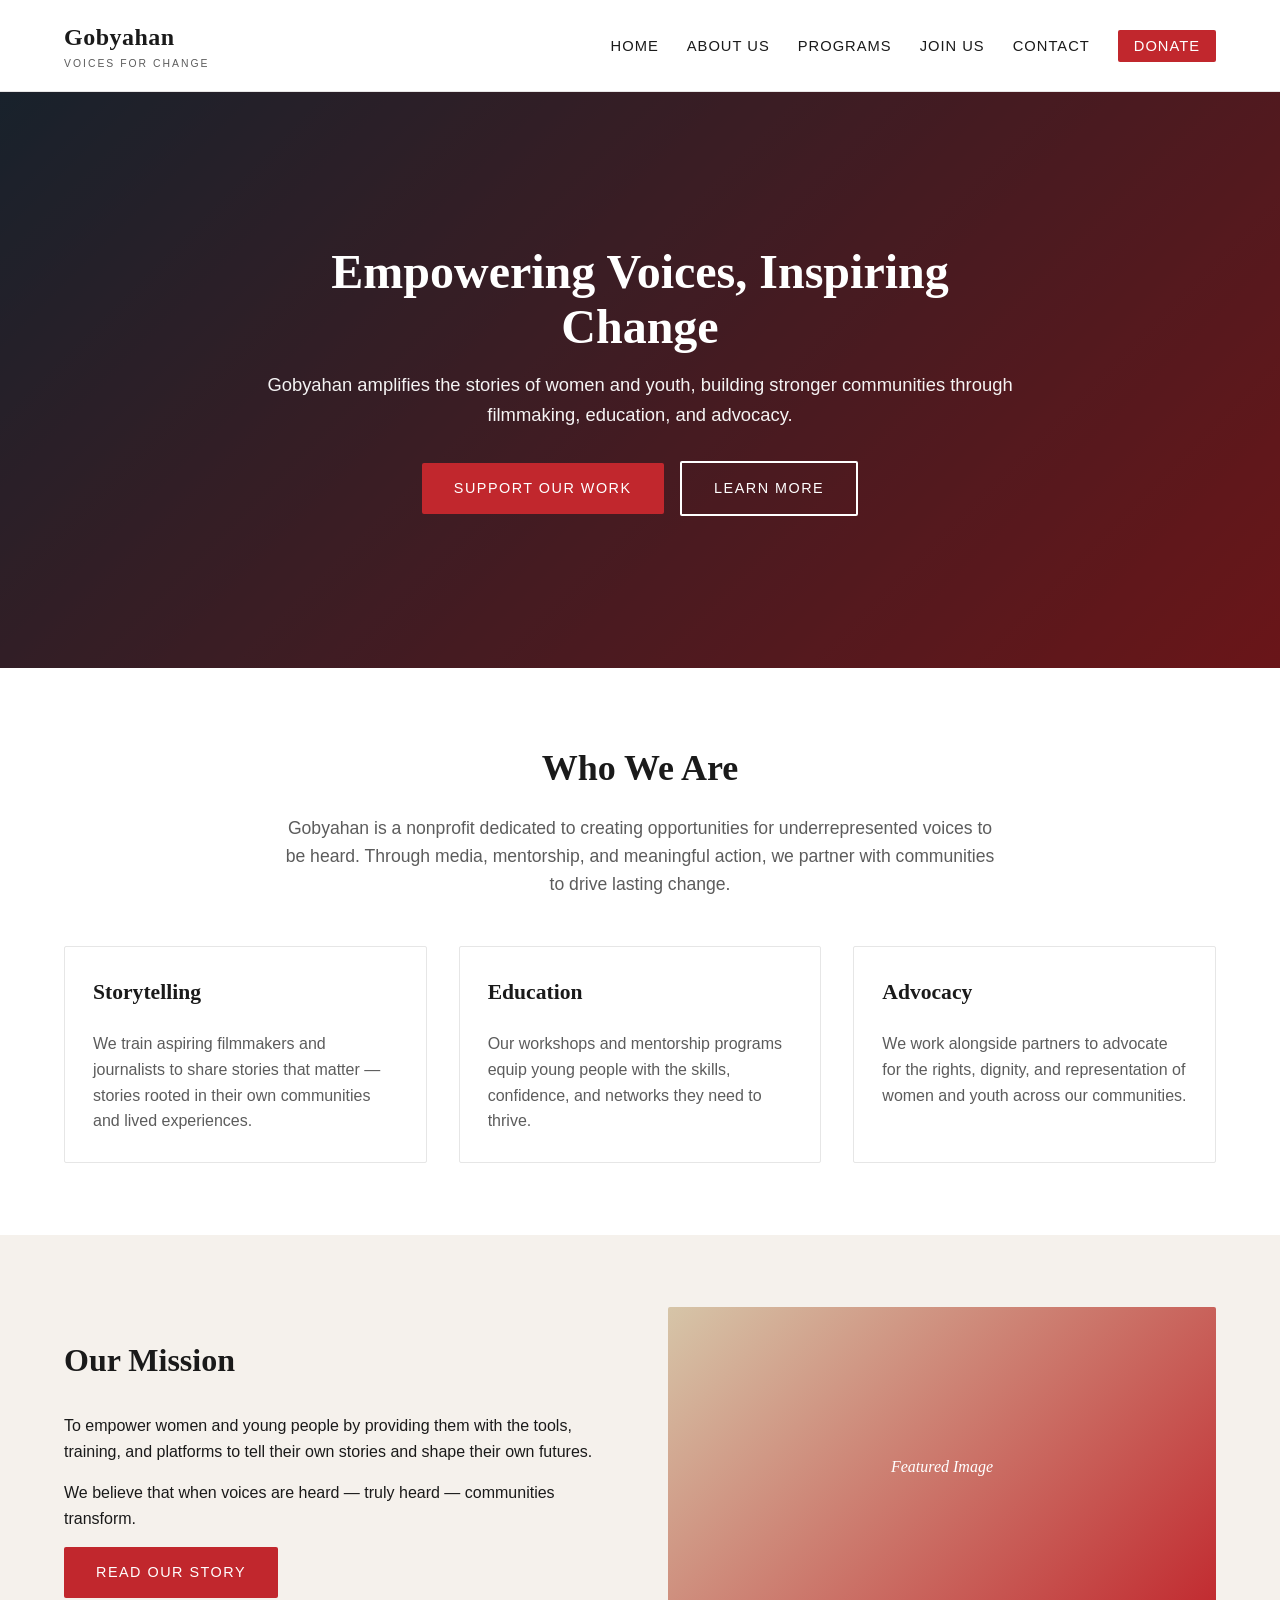
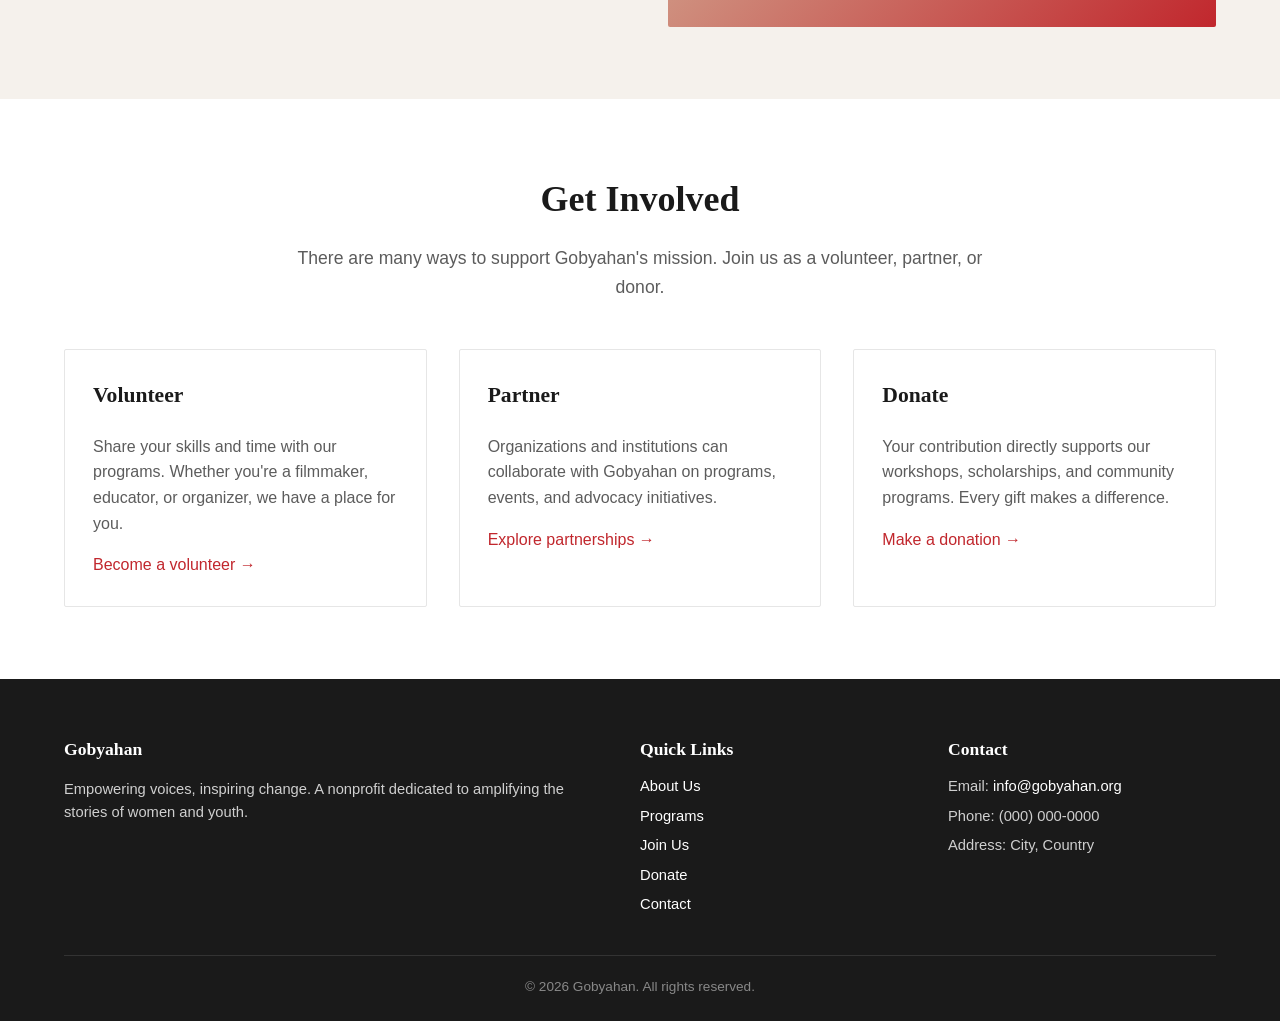
==== index.html @ 64d3711a "Initial commit of gobyahan website" ====
<!DOCTYPE html>
<html lang="en">
<head>
  <meta charset="UTF-8" />
  <meta name="viewport" content="width=device-width, initial-scale=1.0" />
  <title>Gobyahan — Empowering Voices, Inspiring Change</title>
  <meta name="description" content="Gobyahan is a nonprofit organization dedicated to empowering communities through storytelling, education, and advocacy." />
  <link rel="stylesheet" href="css/styles.css" />
</head>
<body>
  <header class="site-header">
    <div class="container">
      <a href="index.html" class="brand">
        Gobyahan
        <small>Voices for Change</small>
      </a>
      <button class="nav-toggle" aria-label="Open menu">&#9776;</button>
      <nav class="site-nav">
        <ul>
          <li><a href="index.html">Home</a></li>
          <li><a href="about.html">About Us</a></li>
          <li><a href="programs.html">Programs</a></li>
          <li><a href="join.html">Join Us</a></li>
          <li><a href="contact.html">Contact</a></li>
          <li><a href="donate.html" class="donate">Donate</a></li>
        </ul>
      </nav>
    </div>
  </header>

  <section class="hero">
    <div class="hero-inner">
      <h1>Empowering Voices, Inspiring Change</h1>
      <p>Gobyahan amplifies the stories of women and youth, building stronger communities through filmmaking, education, and advocacy.</p>
      <a href="donate.html" class="btn">Support Our Work</a>
      <a href="about.html" class="btn btn-outline" style="margin-left: 12px;">Learn More</a>
    </div>
  </section>

  <section>
    <div class="container">
      <h2 class="section-title">Who We Are</h2>
      <p class="section-lead">Gobyahan is a nonprofit dedicated to creating opportunities for underrepresented voices to be heard. Through media, mentorship, and meaningful action, we partner with communities to drive lasting change.</p>
      <div class="grid grid-3">
        <div class="card">
          <h3>Storytelling</h3>
          <p>We train aspiring filmmakers and journalists to share stories that matter — stories rooted in their own communities and lived experiences.</p>
        </div>
        <div class="card">
          <h3>Education</h3>
          <p>Our workshops and mentorship programs equip young people with the skills, confidence, and networks they need to thrive.</p>
        </div>
        <div class="card">
          <h3>Advocacy</h3>
          <p>We work alongside partners to advocate for the rights, dignity, and representation of women and youth across our communities.</p>
        </div>
      </div>
    </div>
  </section>

  <section class="alt">
    <div class="container">
      <div class="two-col">
        <div>
          <h2>Our Mission</h2>
          <p>To empower women and young people by providing them with the tools, training, and platforms to tell their own stories and shape their own futures.</p>
          <p>We believe that when voices are heard — truly heard — communities transform.</p>
          <a href="about.html" class="btn">Read Our Story</a>
        </div>
        <div class="placeholder-image">Featured Image</div>
      </div>
    </div>
  </section>

  <section>
    <div class="container">
      <h2 class="section-title">Get Involved</h2>
      <p class="section-lead">There are many ways to support Gobyahan's mission. Join us as a volunteer, partner, or donor.</p>
      <div class="grid grid-3">
        <div class="card">
          <h3>Volunteer</h3>
          <p>Share your skills and time with our programs. Whether you're a filmmaker, educator, or organizer, we have a place for you.</p>
          <p><a href="join.html">Become a volunteer →</a></p>
        </div>
        <div class="card">
          <h3>Partner</h3>
          <p>Organizations and institutions can collaborate with Gobyahan on programs, events, and advocacy initiatives.</p>
          <p><a href="join.html">Explore partnerships →</a></p>
        </div>
        <div class="card">
          <h3>Donate</h3>
          <p>Your contribution directly supports our workshops, scholarships, and community programs. Every gift makes a difference.</p>
          <p><a href="donate.html">Make a donation →</a></p>
        </div>
      </div>
    </div>
  </section>

  <footer class="site-footer">
    <div class="container">
      <div class="footer-grid">
        <div>
          <h4>Gobyahan</h4>
          <p>Empowering voices, inspiring change. A nonprofit dedicated to amplifying the stories of women and youth.</p>
        </div>
        <div>
          <h4>Quick Links</h4>
          <ul>
            <li><a href="about.html">About Us</a></li>
            <li><a href="programs.html">Programs</a></li>
            <li><a href="join.html">Join Us</a></li>
            <li><a href="donate.html">Donate</a></li>
            <li><a href="contact.html">Contact</a></li>
          </ul>
        </div>
        <div>
          <h4>Contact</h4>
          <ul>
            <li>Email: <a href="mailto:info@gobyahan.org">info@gobyahan.org</a></li>
            <li>Phone: (000) 000-0000</li>
            <li>Address: City, Country</li>
          </ul>
        </div>
      </div>
      <div class="footer-bottom">
        &copy; <span id="year">2026</span> Gobyahan. All rights reserved.
      </div>
    </div>
  </footer>

  <script src="js/main.js"></script>
  <script>document.getElementById('year').textContent = new Date().getFullYear();</script>
</body>
</html>
---- css/styles.css ----
/* Gobyahan website styles */
:root {
  --color-bg: #ffffff;
  --color-text: #1a1a1a;
  --color-muted: #5c5c5c;
  --color-accent: #c1272d;
  --color-accent-dark: #8e1b20;
  --color-soft: #f5f1ec;
  --color-border: #e6e6e6;
  --max-width: 1200px;
  --font-sans: 'Helvetica Neue', Arial, sans-serif;
  --font-serif: Georgia, 'Times New Roman', serif;
}

* { box-sizing: border-box; }

html, body {
  margin: 0;
  padding: 0;
  font-family: var(--font-sans);
  color: var(--color-text);
  background: var(--color-bg);
  line-height: 1.6;
  -webkit-font-smoothing: antialiased;
}

a {
  color: var(--color-accent);
  text-decoration: none;
}
a:hover { text-decoration: underline; }

img { max-width: 100%; display: block; }

.container {
  max-width: var(--max-width);
  margin: 0 auto;
  padding: 0 24px;
}

/* Header */
.site-header {
  border-bottom: 1px solid var(--color-border);
  background: #fff;
  position: sticky;
  top: 0;
  z-index: 100;
}
.site-header .container {
  display: flex;
  align-items: center;
  justify-content: space-between;
  padding-top: 18px;
  padding-bottom: 18px;
}
.brand {
  font-family: var(--font-serif);
  font-size: 1.5rem;
  font-weight: bold;
  color: var(--color-text);
  letter-spacing: 0.5px;
}
.brand:hover { text-decoration: none; }
.brand small {
  display: block;
  font-family: var(--font-sans);
  font-size: 0.65rem;
  font-weight: normal;
  color: var(--color-muted);
  letter-spacing: 2px;
  text-transform: uppercase;
}

/* Nav */
.nav-toggle {
  display: none;
  background: none;
  border: 0;
  font-size: 1.5rem;
  cursor: pointer;
}
.site-nav ul {
  list-style: none;
  display: flex;
  gap: 28px;
  margin: 0;
  padding: 0;
}
.site-nav a {
  color: var(--color-text);
  font-size: 0.92rem;
  text-transform: uppercase;
  letter-spacing: 1px;
}
.site-nav a:hover { color: var(--color-accent); text-decoration: none; }
.site-nav a.donate {
  background: var(--color-accent);
  color: #fff;
  padding: 8px 16px;
  border-radius: 2px;
}
.site-nav a.donate:hover { background: var(--color-accent-dark); }

/* Hero */
.hero {
  position: relative;
  min-height: 520px;
  display: flex;
  align-items: center;
  justify-content: center;
  text-align: center;
  color: #fff;
  background: linear-gradient(rgba(0,0,0,0.45), rgba(0,0,0,0.45)),
              linear-gradient(135deg, #2c3e50 0%, #c1272d 100%);
  background-size: cover;
  background-position: center;
}
.hero-inner { padding: 80px 24px; max-width: 800px; }
.hero h1 {
  font-family: var(--font-serif);
  font-size: 3rem;
  margin: 0 0 16px;
  line-height: 1.15;
}
.hero p {
  font-size: 1.15rem;
  margin: 0 0 32px;
  opacity: 0.95;
}
.btn {
  display: inline-block;
  padding: 14px 32px;
  background: var(--color-accent);
  color: #fff;
  text-transform: uppercase;
  letter-spacing: 1.5px;
  font-size: 0.9rem;
  border-radius: 2px;
  border: 0;
  cursor: pointer;
}
.btn:hover { background: var(--color-accent-dark); text-decoration: none; }
.btn-outline {
  background: transparent;
  border: 2px solid #fff;
  color: #fff;
}
.btn-outline:hover { background: #fff; color: var(--color-accent); }

/* Sections */
section { padding: 72px 0; }
section.alt { background: var(--color-soft); }
.section-title {
  font-family: var(--font-serif);
  font-size: 2.25rem;
  margin: 0 0 16px;
  text-align: center;
}
.section-lead {
  text-align: center;
  font-size: 1.1rem;
  color: var(--color-muted);
  max-width: 720px;
  margin: 0 auto 48px;
}

/* Page header (sub-pages) */
.page-header {
  background: var(--color-soft);
  padding: 56px 0;
  text-align: center;
}
.page-header h1 {
  font-family: var(--font-serif);
  font-size: 2.5rem;
  margin: 0 0 8px;
}
.page-header p {
  margin: 0;
  color: var(--color-muted);
  font-size: 1.05rem;
}

/* Grid */
.grid {
  display: grid;
  gap: 32px;
}
.grid-3 { grid-template-columns: repeat(3, 1fr); }
.grid-2 { grid-template-columns: repeat(2, 1fr); }

.card {
  background: #fff;
  border: 1px solid var(--color-border);
  padding: 28px;
  border-radius: 2px;
}
.card h3 {
  font-family: var(--font-serif);
  margin-top: 0;
  font-size: 1.35rem;
}
.card p { color: var(--color-muted); margin-bottom: 0; }

/* Two-column content */
.two-col {
  display: grid;
  grid-template-columns: 1fr 1fr;
  gap: 56px;
  align-items: center;
}
.two-col h2 {
  font-family: var(--font-serif);
  font-size: 2rem;
  margin-top: 0;
}
.placeholder-image {
  background: linear-gradient(135deg, #d6c5a8 0%, #c1272d 100%);
  min-height: 320px;
  border-radius: 2px;
  display: flex;
  align-items: center;
  justify-content: center;
  color: #fff;
  font-family: var(--font-serif);
  font-style: italic;
}

/* Board members */
.board-grid {
  display: grid;
  grid-template-columns: repeat(4, 1fr);
  gap: 24px;
}
.board-member {
  text-align: center;
}
.board-member .avatar {
  width: 140px;
  height: 140px;
  border-radius: 50%;
  background: linear-gradient(135deg, #c1272d, #8e1b20);
  margin: 0 auto 16px;
  display: flex;
  align-items: center;
  justify-content: center;
  color: #fff;
  font-size: 2.5rem;
  font-family: var(--font-serif);
}
.board-member h4 {
  margin: 0 0 4px;
  font-family: var(--font-serif);
  font-size: 1.1rem;
}
.board-member p {
  margin: 0;
  color: var(--color-muted);
  font-size: 0.9rem;
}

/* Forms */
form {
  max-width: 640px;
  margin: 0 auto;
}
.form-row {
  margin-bottom: 20px;
}
label {
  display: block;
  margin-bottom: 6px;
  font-size: 0.9rem;
  letter-spacing: 0.5px;
  text-transform: uppercase;
  color: var(--color-muted);
}
input[type=text],
input[type=email],
input[type=tel],
textarea,
select {
  width: 100%;
  padding: 12px 14px;
  font-size: 1rem;
  border: 1px solid var(--color-border);
  border-radius: 2px;
  font-family: inherit;
  background: #fff;
}
textarea { min-height: 140px; resize: vertical; }
input:focus, textarea:focus, select:focus {
  outline: 0;
  border-color: var(--color-accent);
}

/* Donate */
.donate-amounts {
  display: flex;
  gap: 12px;
  flex-wrap: wrap;
  margin-bottom: 24px;
  justify-content: center;
}
.donate-amounts button {
  flex: 1 1 100px;
  padding: 16px;
  background: #fff;
  border: 2px solid var(--color-border);
  font-size: 1.1rem;
  font-weight: bold;
  cursor: pointer;
  border-radius: 2px;
}
.donate-amounts button:hover,
.donate-amounts button.active {
  border-color: var(--color-accent);
  color: var(--color-accent);
}

/* Footer */
.site-footer {
  background: #1a1a1a;
  color: #cfcfcf;
  padding: 56px 0 24px;
  font-size: 0.92rem;
}
.site-footer a { color: #fff; }
.footer-grid {
  display: grid;
  grid-template-columns: 2fr 1fr 1fr;
  gap: 40px;
  margin-bottom: 32px;
}
.site-footer h4 {
  color: #fff;
  font-family: var(--font-serif);
  margin: 0 0 12px;
  font-size: 1.1rem;
}
.site-footer ul {
  list-style: none;
  padding: 0;
  margin: 0;
}
.site-footer li { margin-bottom: 6px; }
.footer-bottom {
  border-top: 1px solid #333;
  padding-top: 20px;
  text-align: center;
  font-size: 0.85rem;
  color: #888;
}

/* Responsive */
@media (max-width: 880px) {
  .grid-3, .grid-2, .two-col, .footer-grid { grid-template-columns: 1fr; }
  .board-grid { grid-template-columns: repeat(2, 1fr); }
  .hero h1 { font-size: 2.25rem; }
  .nav-toggle { display: block; }
  .site-nav {
    display: none;
    position: absolute;
    top: 100%;
    left: 0;
    right: 0;
    background: #fff;
    border-bottom: 1px solid var(--color-border);
    padding: 16px 24px;
  }
  .site-nav.open { display: block; }
  .site-nav ul {
    flex-direction: column;
    gap: 16px;
  }
}
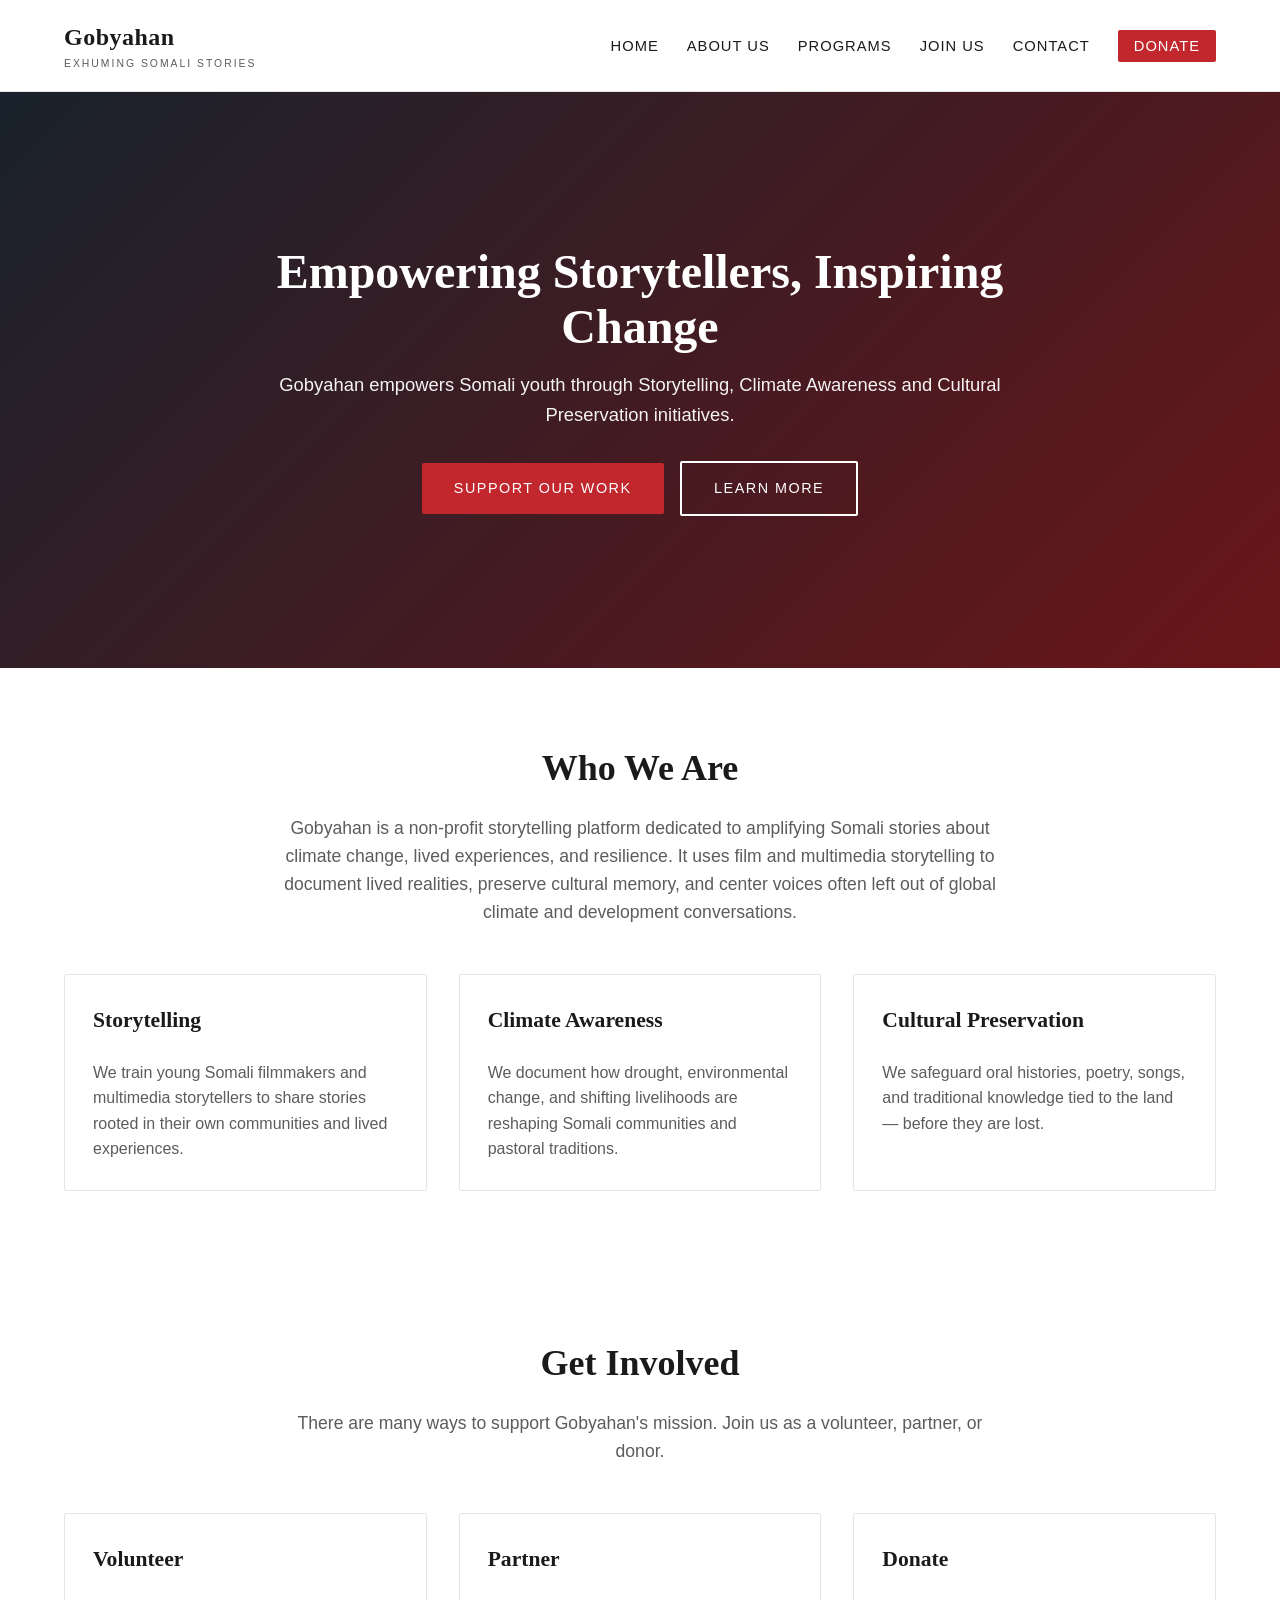
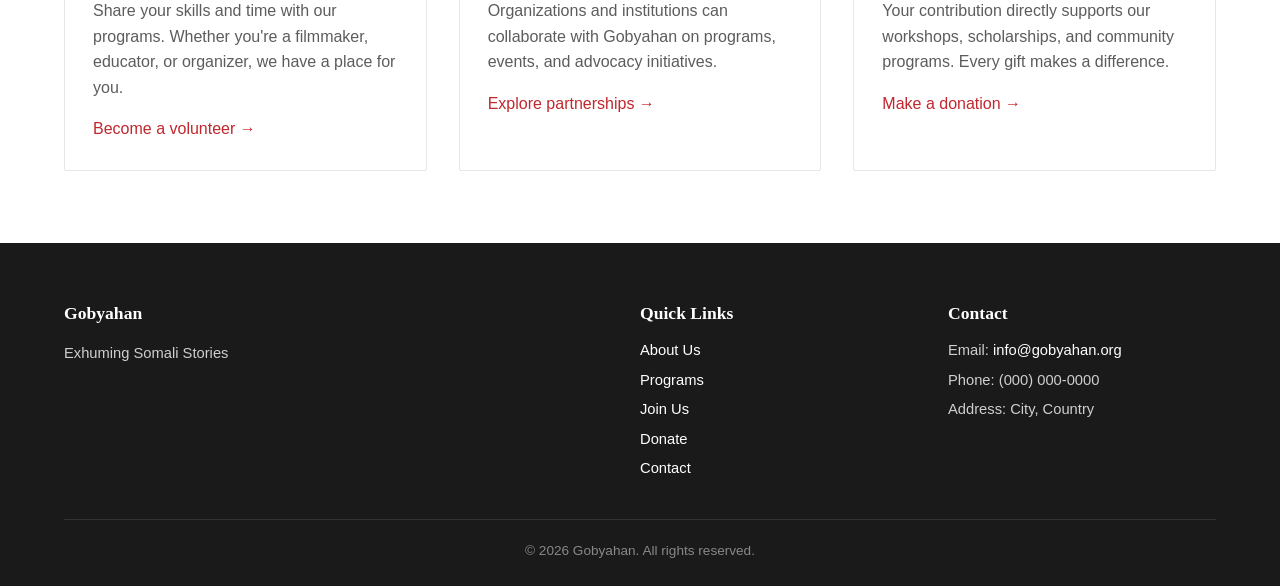
==== commit 2ef60c2e: "Incorporate Nimco's website feedback" ====
--- a/index.html
+++ b/index.html
@@ -3,8 +3,8 @@
 <head>
   <meta charset="UTF-8" />
   <meta name="viewport" content="width=device-width, initial-scale=1.0" />
-  <title>Gobyahan — Empowering Voices, Inspiring Change</title>
-  <meta name="description" content="Gobyahan is a nonprofit organization dedicated to empowering communities through storytelling, education, and advocacy." />
+  <title>Gobyahan — Empowering Storytellers, Inspiring Change</title>
+  <meta name="description" content="Gobyahan is a non-profit storytelling platform amplifying Somali stories about climate change, lived experiences, and resilience through film and multimedia." />
   <link rel="stylesheet" href="css/styles.css" />
 </head>
 <body>
@@ -12,7 +12,7 @@
     <div class="container">
       <a href="index.html" class="brand">
         Gobyahan
-        <small>Voices for Change</small>
+        <small>Exhuming Somali Stories</small>
       </a>
       <button class="nav-toggle" aria-label="Open menu">&#9776;</button>
       <nav class="site-nav">
@@ -30,8 +30,8 @@
 
   <section class="hero">
     <div class="hero-inner">
-      <h1>Empowering Voices, Inspiring Change</h1>
-      <p>Gobyahan amplifies the stories of women and youth, building stronger communities through filmmaking, education, and advocacy.</p>
+      <h1>Empowering Storytellers, Inspiring Change</h1>
+      <p>Gobyahan empowers Somali youth through Storytelling, Climate Awareness and Cultural Preservation initiatives.</p>
       <a href="donate.html" class="btn">Support Our Work</a>
       <a href="about.html" class="btn btn-outline" style="margin-left: 12px;">Learn More</a>
     </div>
@@ -40,34 +40,20 @@
   <section>
     <div class="container">
       <h2 class="section-title">Who We Are</h2>
-      <p class="section-lead">Gobyahan is a nonprofit dedicated to creating opportunities for underrepresented voices to be heard. Through media, mentorship, and meaningful action, we partner with communities to drive lasting change.</p>
+      <p class="section-lead">Gobyahan is a non-profit storytelling platform dedicated to amplifying Somali stories about climate change, lived experiences, and resilience. It uses film and multimedia storytelling to document lived realities, preserve cultural memory, and center voices often left out of global climate and development conversations.</p>
       <div class="grid grid-3">
         <div class="card">
           <h3>Storytelling</h3>
-          <p>We train aspiring filmmakers and journalists to share stories that matter — stories rooted in their own communities and lived experiences.</p>
+          <p>We train young Somali filmmakers and multimedia storytellers to share stories rooted in their own communities and lived experiences.</p>
         </div>
         <div class="card">
-          <h3>Education</h3>
-          <p>Our workshops and mentorship programs equip young people with the skills, confidence, and networks they need to thrive.</p>
+          <h3>Climate Awareness</h3>
+          <p>We document how drought, environmental change, and shifting livelihoods are reshaping Somali communities and pastoral traditions.</p>
         </div>
         <div class="card">
-          <h3>Advocacy</h3>
-          <p>We work alongside partners to advocate for the rights, dignity, and representation of women and youth across our communities.</p>
+          <h3>Cultural Preservation</h3>
+          <p>We safeguard oral histories, poetry, songs, and traditional knowledge tied to the land — before they are lost.</p>
         </div>
-      </div>
-    </div>
-  </section>
-
-  <section class="alt">
-    <div class="container">
-      <div class="two-col">
-        <div>
-          <h2>Our Mission</h2>
-          <p>To empower women and young people by providing them with the tools, training, and platforms to tell their own stories and shape their own futures.</p>
-          <p>We believe that when voices are heard — truly heard — communities transform.</p>
-          <a href="about.html" class="btn">Read Our Story</a>
-        </div>
-        <div class="placeholder-image">Featured Image</div>
       </div>
     </div>
   </section>
@@ -101,7 +87,7 @@
       <div class="footer-grid">
         <div>
           <h4>Gobyahan</h4>
-          <p>Empowering voices, inspiring change. A nonprofit dedicated to amplifying the stories of women and youth.</p>
+          <p>Exhuming Somali Stories</p>
         </div>
         <div>
           <h4>Quick Links</h4>
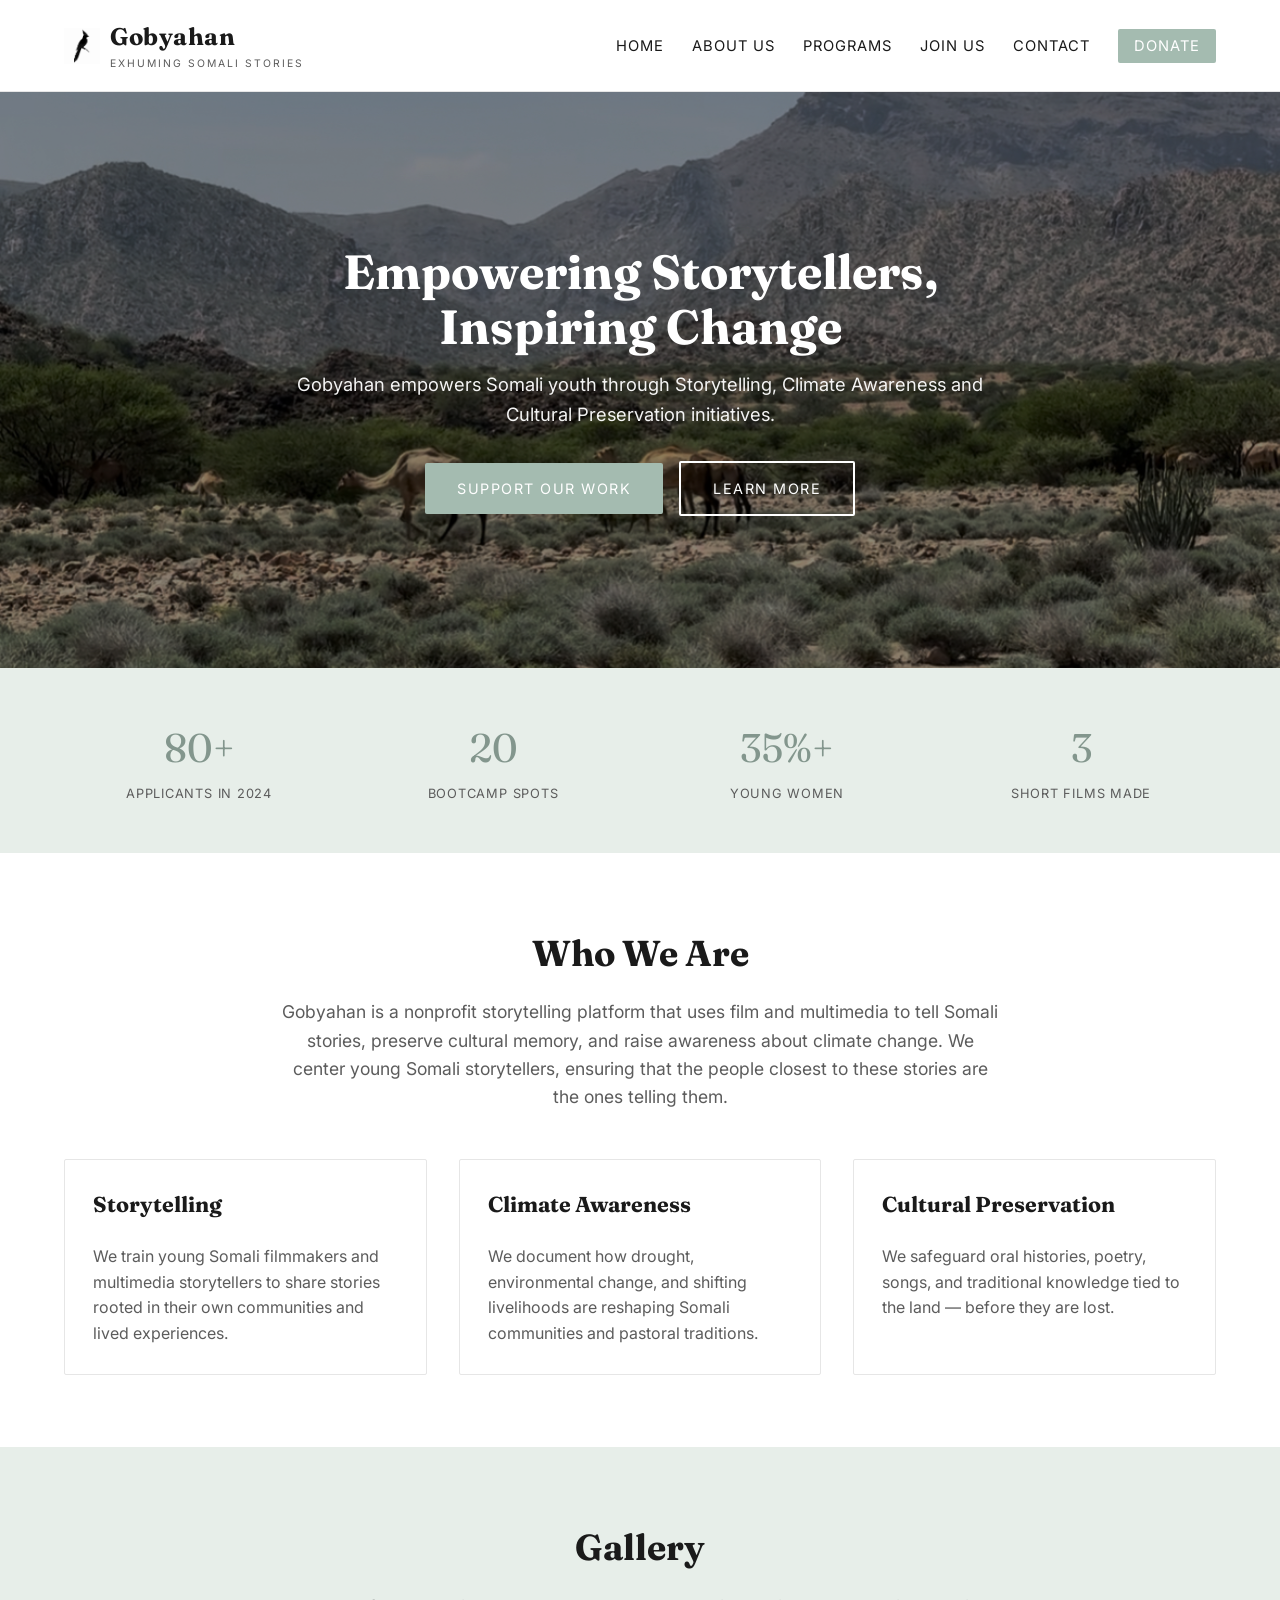
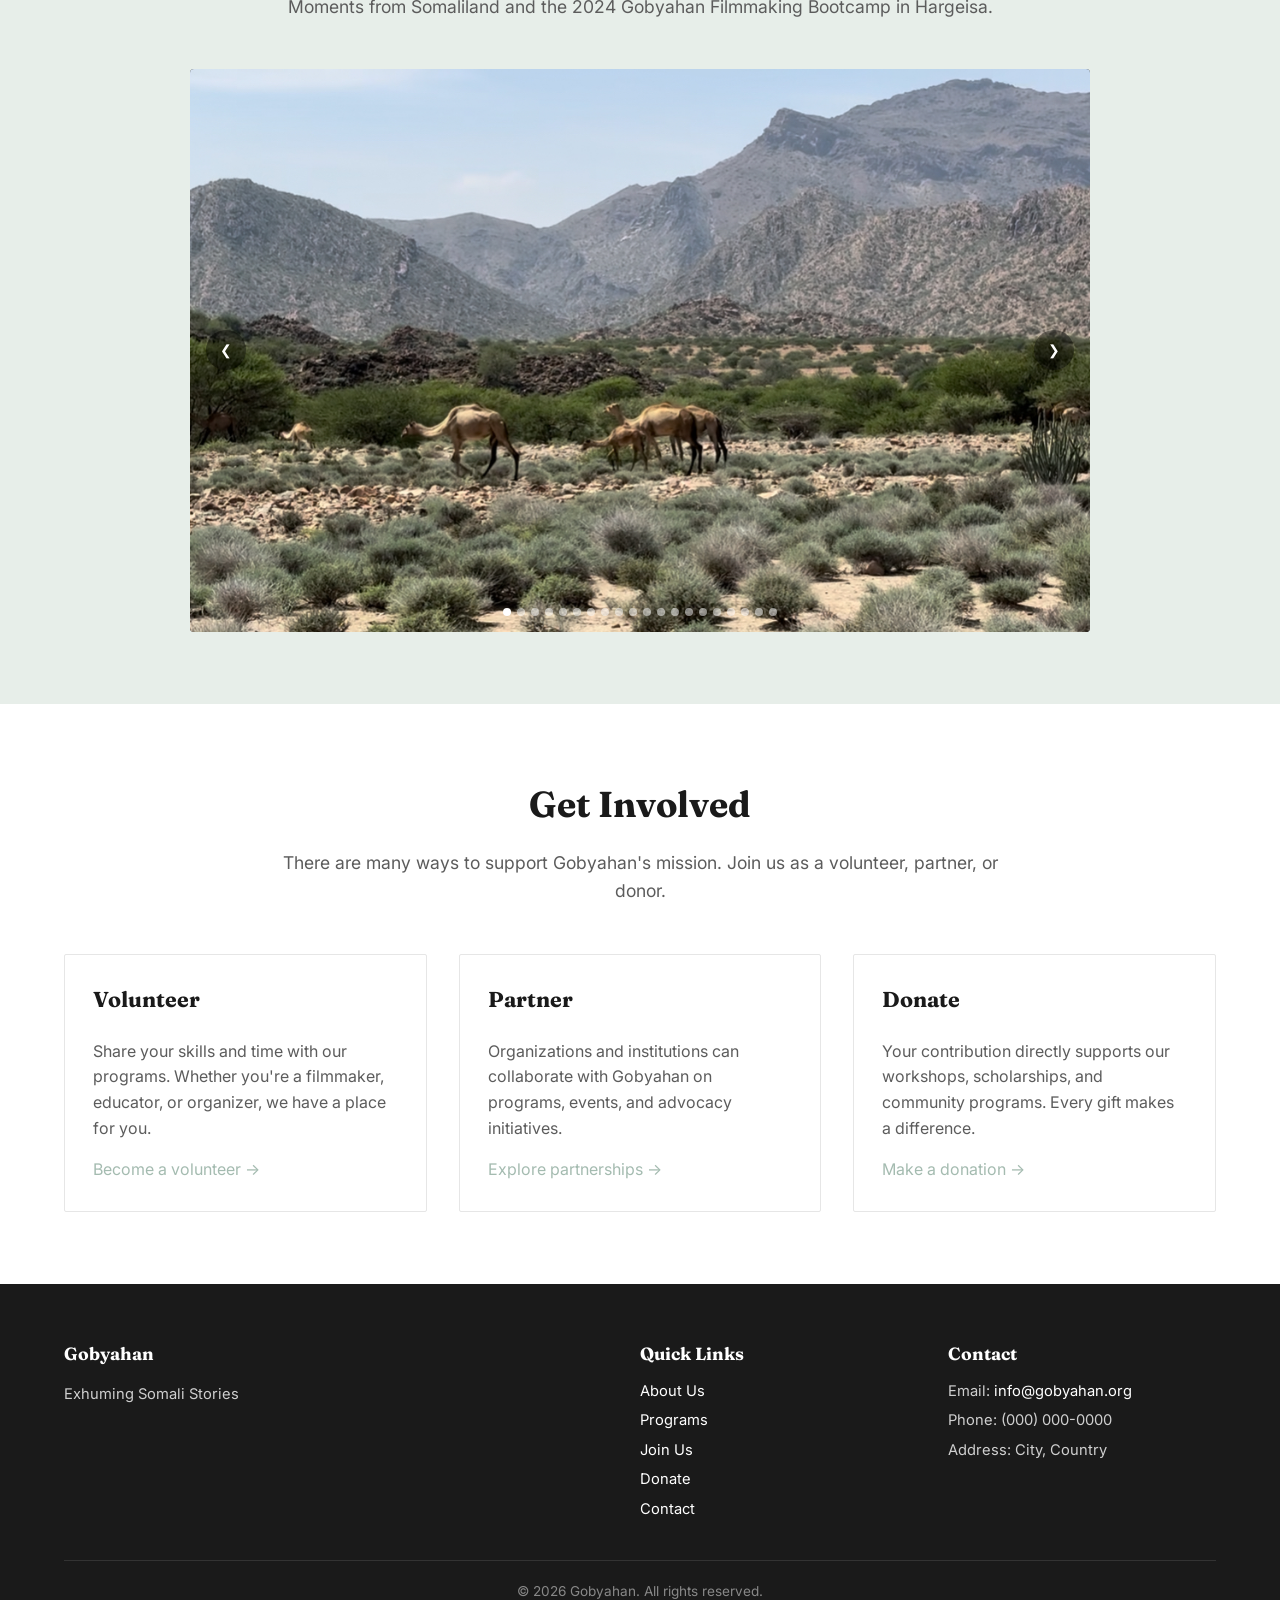
==== commit a9127730: "Apply Nimco's round-2 feedback: font, color theme, real photos, and redesigned About/Home pages - Sw" ====
--- a/index.html
+++ b/index.html
@@ -5,14 +5,17 @@
   <meta name="viewport" content="width=device-width, initial-scale=1.0" />
   <title>Gobyahan — Empowering Storytellers, Inspiring Change</title>
   <meta name="description" content="Gobyahan is a non-profit storytelling platform amplifying Somali stories about climate change, lived experiences, and resilience through film and multimedia." />
+  <link rel="preconnect" href="https://fonts.googleapis.com" />
+  <link rel="preconnect" href="https://fonts.gstatic.com" crossorigin />
+  <link href="https://fonts.googleapis.com/css2?family=Fraunces:ital,opsz,wght@0,9..144,300;0,9..144,500;0,9..144,600;1,9..144,400;1,9..144,500&family=Inter:wght@400;500;600;700&display=swap" rel="stylesheet" />
   <link rel="stylesheet" href="css/styles.css" />
 </head>
 <body>
   <header class="site-header">
     <div class="container">
       <a href="index.html" class="brand">
-        Gobyahan
-        <small>Exhuming Somali Stories</small>
+        <img src="images/gobyahan-logo.png" alt="" class="brand-logo" />
+        <span class="brand-text">Gobyahan<small>Exhuming Somali Stories</small></span>
       </a>
       <button class="nav-toggle" aria-label="Open menu">&#9776;</button>
       <nav class="site-nav">
@@ -37,10 +40,33 @@
     </div>
   </section>
 
+  <section class="alt stats-section">
+    <div class="container">
+      <div class="stats-grid">
+        <div class="stat">
+          <span class="stat-number">80+</span>
+          <span class="stat-label">Applicants in 2024</span>
+        </div>
+        <div class="stat">
+          <span class="stat-number">20</span>
+          <span class="stat-label">Bootcamp Spots</span>
+        </div>
+        <div class="stat">
+          <span class="stat-number">35%+</span>
+          <span class="stat-label">Young Women</span>
+        </div>
+        <div class="stat">
+          <span class="stat-number">3</span>
+          <span class="stat-label">Short Films Made</span>
+        </div>
+      </div>
+    </div>
+  </section>
+
   <section>
     <div class="container">
       <h2 class="section-title">Who We Are</h2>
-      <p class="section-lead">Gobyahan is a non-profit storytelling platform dedicated to amplifying Somali stories about climate change, lived experiences, and resilience. It uses film and multimedia storytelling to document lived realities, preserve cultural memory, and center voices often left out of global climate and development conversations.</p>
+      <p class="section-lead">Gobyahan is a nonprofit storytelling platform that uses film and multimedia to tell Somali stories, preserve cultural memory, and raise awareness about climate change. We center young Somali storytellers, ensuring that the people closest to these stories are the ones telling them.</p>
       <div class="grid grid-3">
         <div class="card">
           <h3>Storytelling</h3>
@@ -54,6 +80,40 @@
           <h3>Cultural Preservation</h3>
           <p>We safeguard oral histories, poetry, songs, and traditional knowledge tied to the land — before they are lost.</p>
         </div>
+      </div>
+    </div>
+  </section>
+
+  <section class="alt">
+    <div class="container">
+      <h2 class="section-title">Gallery</h2>
+      <p class="section-lead">Moments from Somaliland and the 2024 Gobyahan Filmmaking Bootcamp in Hargeisa.</p>
+      <div class="slideshow">
+        <div class="slideshow-track">
+          <img class="slide active" src="images/hero.jpg" alt="Camels grazing among acacia trees in the Somaliland highlands" />
+          <img class="slide" src="images/our-story.jpg" alt="A Gobyahandhoore bird perched on an acacia branch" />
+          <img class="slide" src="images/bootcamp-01.jpg" alt="A participant reviewing a Somali-language shooting script" />
+          <img class="slide" src="images/bootcamp-02.jpg" alt="Participants reviewing footage on a camera during production" />
+          <img class="slide" src="images/bootcamp-03.jpg" alt="Participants and mentors in a workshop discussion circle" />
+          <img class="slide" src="images/bootcamp-04.jpg" alt="Another workshop discussion circle at the Hargeisa Cultural Center" />
+          <img class="slide" src="images/bootcamp-05.jpg" alt="A crew filming on location in the Somaliland countryside" />
+          <img class="slide" src="images/bootcamp-06.jpg" alt="Behind the scenes on the set of one of the bootcamp's short films" />
+          <img class="slide" src="images/bootcamp-07.jpg" alt="Behind the scenes filming a hospital-room scene for a bootcamp short film" />
+          <img class="slide" src="images/bootcamp-08.jpg" alt="An audience watching a film screening at the Hargeisa Cultural Center" />
+          <img class="slide" src="images/bootcamp-09.jpg" alt="The 2024 bootcamp cohort and crew together at the Hargeisa Cultural Center" />
+          <img class="slide" src="images/gallery-01.jpg" alt="A camel herd resting under an acacia tree in Somaliland" />
+          <img class="slide" src="images/gallery-02.jpg" alt="Camels grazing with mountains in the background" />
+          <img class="slide" src="images/gallery-03.jpg" alt="Closeup of camel milking, a traditional pastoral livelihood" />
+          <img class="slide" src="images/gallery-04.jpg" alt="A woman holding a bucket of fresh camel milk" />
+          <img class="slide" src="images/gallery-05.jpg" alt="A workshop discussion circle with bootcamp participants" />
+          <img class="slide" src="images/gallery-06.jpg" alt="The bootcamp cohort gathered at the Hargeisa Cultural Center" />
+          <img class="slide" src="images/gallery-07.jpg" alt="A crew filming on a hillside in Somaliland" />
+          <img class="slide" src="images/gallery-08.jpg" alt="A crew filming at night on location" />
+          <img class="slide" src="images/gallery-09.jpg" alt="A crew filming at a compound gate in Somaliland" />
+        </div>
+        <button class="slideshow-arrow prev" aria-label="Previous photo">&#10094;</button>
+        <button class="slideshow-arrow next" aria-label="Next photo">&#10095;</button>
+        <div class="slideshow-dots"></div>
       </div>
     </div>
   </section>
--- a/css/styles.css
+++ b/css/styles.css
@@ -3,13 +3,13 @@
   --color-bg: #ffffff;
   --color-text: #1a1a1a;
   --color-muted: #5c5c5c;
-  --color-accent: #c1272d;
-  --color-accent-dark: #8e1b20;
-  --color-soft: #f5f1ec;
+  --color-accent: #A4BBB0;
+  --color-accent-dark: #83968D;
+  --color-soft: #E7EEE9;
   --color-border: #e6e6e6;
   --max-width: 1200px;
-  --font-sans: 'Helvetica Neue', Arial, sans-serif;
-  --font-serif: Georgia, 'Times New Roman', serif;
+  --font-sans: 'Inter', 'Helvetica Neue', Arial, sans-serif;
+  --font-serif: 'Fraunces', Georgia, 'Times New Roman', serif;
 }
 
 * { box-sizing: border-box; }
@@ -54,6 +54,9 @@
   padding-bottom: 18px;
 }
 .brand {
+  display: inline-flex;
+  align-items: center;
+  gap: 10px;
   font-family: var(--font-serif);
   font-size: 1.5rem;
   font-weight: bold;
@@ -61,6 +64,11 @@
   letter-spacing: 0.5px;
 }
 .brand:hover { text-decoration: none; }
+.brand-logo {
+  height: 36px;
+  width: auto;
+  display: block;
+}
 .brand small {
   display: block;
   font-family: var(--font-sans);
@@ -111,7 +119,7 @@
   text-align: center;
   color: #fff;
   background: linear-gradient(rgba(0,0,0,0.45), rgba(0,0,0,0.45)),
-              linear-gradient(135deg, #2c3e50 0%, #c1272d 100%);
+              url('../images/hero.jpg');
   background-size: cover;
   background-position: center;
 }
@@ -215,7 +223,7 @@
   margin-top: 0;
 }
 .placeholder-image {
-  background: linear-gradient(135deg, #d6c5a8 0%, #c1272d 100%);
+  background: linear-gradient(135deg, #d6c5a8 0%, var(--color-accent) 100%);
   min-height: 320px;
   border-radius: 2px;
   display: flex;
@@ -229,34 +237,185 @@
 /* Board members */
 .board-grid {
   display: grid;
-  grid-template-columns: repeat(4, 1fr);
-  gap: 24px;
+  grid-template-columns: repeat(2, 1fr);
+  gap: 40px;
 }
 .board-member {
   text-align: center;
 }
+.board-member .avatar,
+.board-member .avatar-img {
+  width: 200px;
+  height: 200px;
+  border-radius: 50%;
+  margin: 0 auto 20px;
+}
 .board-member .avatar {
-  width: 140px;
-  height: 140px;
-  border-radius: 50%;
-  background: linear-gradient(135deg, #c1272d, #8e1b20);
-  margin: 0 auto 16px;
+  background: linear-gradient(135deg, var(--color-accent), var(--color-accent-dark));
   display: flex;
   align-items: center;
   justify-content: center;
   color: #fff;
-  font-size: 2.5rem;
-  font-family: var(--font-serif);
+  font-size: 3.5rem;
+  font-family: var(--font-serif);
+}
+.board-member .avatar-img {
+  object-fit: cover;
+  display: block;
 }
 .board-member h4 {
   margin: 0 0 4px;
   font-family: var(--font-serif);
-  font-size: 1.1rem;
-}
-.board-member p {
-  margin: 0;
+  font-size: 1.25rem;
+}
+.board-role {
+  display: block;
   color: var(--color-muted);
   font-size: 0.9rem;
+}
+
+/* Board card (opens full-profile modal) */
+.board-card {
+  cursor: pointer;
+  border-radius: 6px;
+  padding: 24px 16px;
+  margin: -24px -16px;
+  transition: background 0.15s ease;
+}
+.board-card:hover,
+.board-card:focus-visible {
+  background: var(--color-soft);
+  outline: none;
+}
+.board-toggle-label {
+  display: inline-flex;
+  align-items: center;
+  gap: 4px;
+  margin-top: 16px;
+  padding: 9px 20px;
+  border: 1.5px solid var(--color-accent-dark);
+  border-radius: 999px;
+  font-family: var(--font-sans);
+  font-size: 0.78rem;
+  font-weight: 600;
+  text-transform: uppercase;
+  letter-spacing: 0.06em;
+  color: var(--color-accent-dark);
+  transition: background 0.15s ease, color 0.15s ease;
+}
+.board-card:hover .board-toggle-label,
+.board-card:focus-visible .board-toggle-label {
+  background: var(--color-accent-dark);
+  color: #fff;
+}
+.board-toggle-label .chevron { font-size: 1rem; }
+
+/* Board full-profile modal */
+.board-modal {
+  position: fixed;
+  inset: 0;
+  z-index: 100;
+  display: flex;
+  align-items: center;
+  justify-content: center;
+  padding: 24px;
+}
+.board-modal[hidden] { display: none; }
+.board-modal-backdrop {
+  position: absolute;
+  inset: 0;
+  background: rgba(20, 24, 22, 0.6);
+}
+.board-modal-panel {
+  position: relative;
+  background: #fff;
+  width: 100%;
+  max-width: 920px;
+  max-height: 85vh;
+  border-radius: 8px;
+  overflow: hidden;
+  display: grid;
+  grid-template-columns: 0.85fr 1fr;
+}
+.board-modal-media {
+  position: relative;
+  min-height: 360px;
+}
+.board-modal-photo {
+  width: 100%;
+  height: 100%;
+  object-fit: cover;
+  display: block;
+}
+.board-modal-body {
+  padding: 48px 44px;
+  overflow-y: auto;
+  max-height: 85vh;
+}
+.board-modal-close {
+  position: absolute;
+  top: 16px;
+  right: 16px;
+  width: 36px;
+  height: 36px;
+  border-radius: 50%;
+  border: 1px solid var(--color-border);
+  background: #fff;
+  color: var(--color-text);
+  font-size: 1.25rem;
+  line-height: 1;
+  cursor: pointer;
+  z-index: 2;
+  box-shadow: 0 2px 8px rgba(0, 0, 0, 0.15);
+}
+.board-modal-close:hover { background: var(--color-soft); }
+.board-modal-body h3 {
+  font-family: var(--font-serif);
+  font-size: 1.8rem;
+  margin: 0 0 4px;
+}
+.board-modal-body .board-role { text-align: left; margin-bottom: 20px; }
+.board-modal-body p {
+  color: var(--color-muted);
+  margin: 0 0 14px;
+}
+.board-modal-body p:last-child { margin-bottom: 0; }
+body.modal-open { overflow: hidden; }
+@media (max-width: 640px) {
+  .board-modal-panel {
+    grid-template-columns: 1fr;
+    max-height: 90vh;
+    overflow-y: auto;
+  }
+  .board-modal-media { min-height: 260px; }
+  .board-modal-body { padding: 32px 24px; max-height: none; overflow-y: visible; }
+}
+
+/* Our Story */
+.story-grid {
+  display: grid;
+  grid-template-columns: 1.3fr 1fr;
+  gap: 40px;
+  align-items: start;
+}
+.story-grid .story-media {
+  display: flex;
+  flex-direction: column;
+  gap: 24px;
+  position: sticky;
+  top: 110px;
+}
+.story-image {
+  width: 100%;
+  max-height: 300px;
+  border-radius: 4px;
+  display: block;
+  object-fit: cover;
+}
+@media (max-width: 880px) {
+  .story-grid { grid-template-columns: 1fr; }
+  .story-grid .story-media { position: static; margin-top: 24px; }
+  .story-image { max-height: none; }
 }
 
 /* Forms */
@@ -352,10 +511,202 @@
   color: #888;
 }
 
+/* Our Story letter */
+.letter {
+  max-width: 640px;
+  margin: 0 auto;
+  padding: 48px 56px;
+  background: var(--color-soft);
+  border: 1px solid var(--color-border);
+  border-radius: 2px;
+  box-shadow: 0 12px 32px rgba(26, 26, 26, 0.06);
+  font-family: var(--font-serif);
+}
+.letter p {
+  margin: 0 0 20px;
+  color: var(--color-text);
+  font-size: 1.05rem;
+}
+.letter .letter-salutation {
+  font-size: 1.15rem;
+  margin-bottom: 28px;
+}
+.letter .letter-signoff {
+  margin-top: 32px;
+  margin-bottom: 0;
+  font-style: italic;
+}
+.letter .letter-signature {
+  margin-top: 4px;
+  font-size: 1.1rem;
+}
+.letter .letter-signature small {
+  display: block;
+  font-family: var(--font-sans);
+  font-style: normal;
+  font-size: 0.8rem;
+  color: var(--color-muted);
+  margin-top: 2px;
+}
+
+/* Bootcamp recap */
+.bootcamp-recap {
+  scroll-margin-top: 96px;
+}
+.bootcamp-recap .section-title { margin-bottom: 4px; }
+.bootcamp-recap .bootcamp-location {
+  color: var(--color-muted);
+  font-family: var(--font-sans);
+  text-transform: uppercase;
+  letter-spacing: 0.08em;
+  font-size: 0.85rem;
+  margin-top: 0;
+  margin-bottom: 28px;
+}
+.bootcamp-gallery {
+  display: grid;
+  grid-template-columns: repeat(3, 1fr);
+  gap: 16px;
+  margin-top: 32px;
+}
+.bootcamp-gallery img {
+  width: 100%;
+  height: 220px;
+  object-fit: cover;
+  border-radius: 2px;
+  display: block;
+}
+.card-link {
+  color: inherit;
+  display: block;
+}
+.card-link:hover h3 { color: var(--color-accent); text-decoration: none; }
+
+/* Stats bar */
+.stats-section { padding: 48px 0; }
+.stats-grid {
+  display: grid;
+  grid-template-columns: repeat(4, 1fr);
+  gap: 24px;
+  text-align: center;
+}
+.stat-number {
+  display: block;
+  font-family: var(--font-serif);
+  font-size: 2.5rem;
+  color: var(--color-accent-dark);
+}
+.stat-label {
+  display: block;
+  font-family: var(--font-sans);
+  font-size: 0.8rem;
+  text-transform: uppercase;
+  letter-spacing: 0.06em;
+  color: var(--color-muted);
+  margin-top: 4px;
+}
+
+/* Photo slideshow */
+.slideshow {
+  position: relative;
+  max-width: 900px;
+  margin: 32px auto 0;
+  border-radius: 4px;
+  overflow: hidden;
+  background: #1a1a1a;
+}
+.slideshow-track {
+  position: relative;
+  aspect-ratio: 16 / 10;
+}
+.slide {
+  position: absolute;
+  inset: 0;
+  width: 100%;
+  height: 100%;
+  object-fit: cover;
+  opacity: 0;
+  transition: opacity 0.6s ease;
+  pointer-events: none;
+}
+.slide.active {
+  opacity: 1;
+  pointer-events: auto;
+}
+.slideshow-arrow {
+  position: absolute;
+  top: 50%;
+  transform: translateY(-50%);
+  background: rgba(0, 0, 0, 0.4);
+  color: #fff;
+  border: 0;
+  width: 40px;
+  height: 40px;
+  border-radius: 50%;
+  cursor: pointer;
+  font-size: 0.9rem;
+  display: flex;
+  align-items: center;
+  justify-content: center;
+  z-index: 2;
+}
+.slideshow-arrow:hover { background: rgba(0, 0, 0, 0.65); }
+.slideshow-arrow.prev { left: 16px; }
+.slideshow-arrow.next { right: 16px; }
+.slideshow-dots {
+  position: absolute;
+  bottom: 16px;
+  left: 50%;
+  transform: translateX(-50%);
+  display: flex;
+  gap: 6px;
+  z-index: 2;
+}
+.slideshow-dots button {
+  width: 8px;
+  height: 8px;
+  border-radius: 50%;
+  border: 0;
+  background: rgba(255, 255, 255, 0.5);
+  cursor: pointer;
+  padding: 0;
+}
+.slideshow-dots button.active { background: #fff; }
+
+/* Toast notification */
+.toast {
+  position: fixed;
+  top: 24px;
+  left: 50%;
+  transform: translateX(-50%) translateY(-16px);
+  background: var(--color-accent-dark);
+  color: #fff;
+  padding: 14px 28px;
+  border-radius: 999px;
+  font-family: var(--font-sans);
+  font-size: 0.9rem;
+  font-weight: 600;
+  box-shadow: 0 8px 24px rgba(0, 0, 0, 0.18);
+  opacity: 0;
+  pointer-events: none;
+  transition: opacity 0.25s ease, transform 0.25s ease;
+  z-index: 200;
+  max-width: calc(100% - 48px);
+  text-align: center;
+}
+.toast.show {
+  opacity: 1;
+  transform: translateX(-50%) translateY(0);
+}
+.toast.toast-error { background: #b3261e; }
+
 /* Responsive */
 @media (max-width: 880px) {
   .grid-3, .grid-2, .two-col, .footer-grid { grid-template-columns: 1fr; }
   .board-grid { grid-template-columns: repeat(2, 1fr); }
+  .bootcamp-gallery { grid-template-columns: repeat(2, 1fr); }
+  .stats-grid { grid-template-columns: repeat(2, 1fr); gap: 32px; }
+  .letter { padding: 32px 28px; }
   .hero h1 { font-size: 2.25rem; }
   .nav-toggle { display: block; }
   .site-nav {
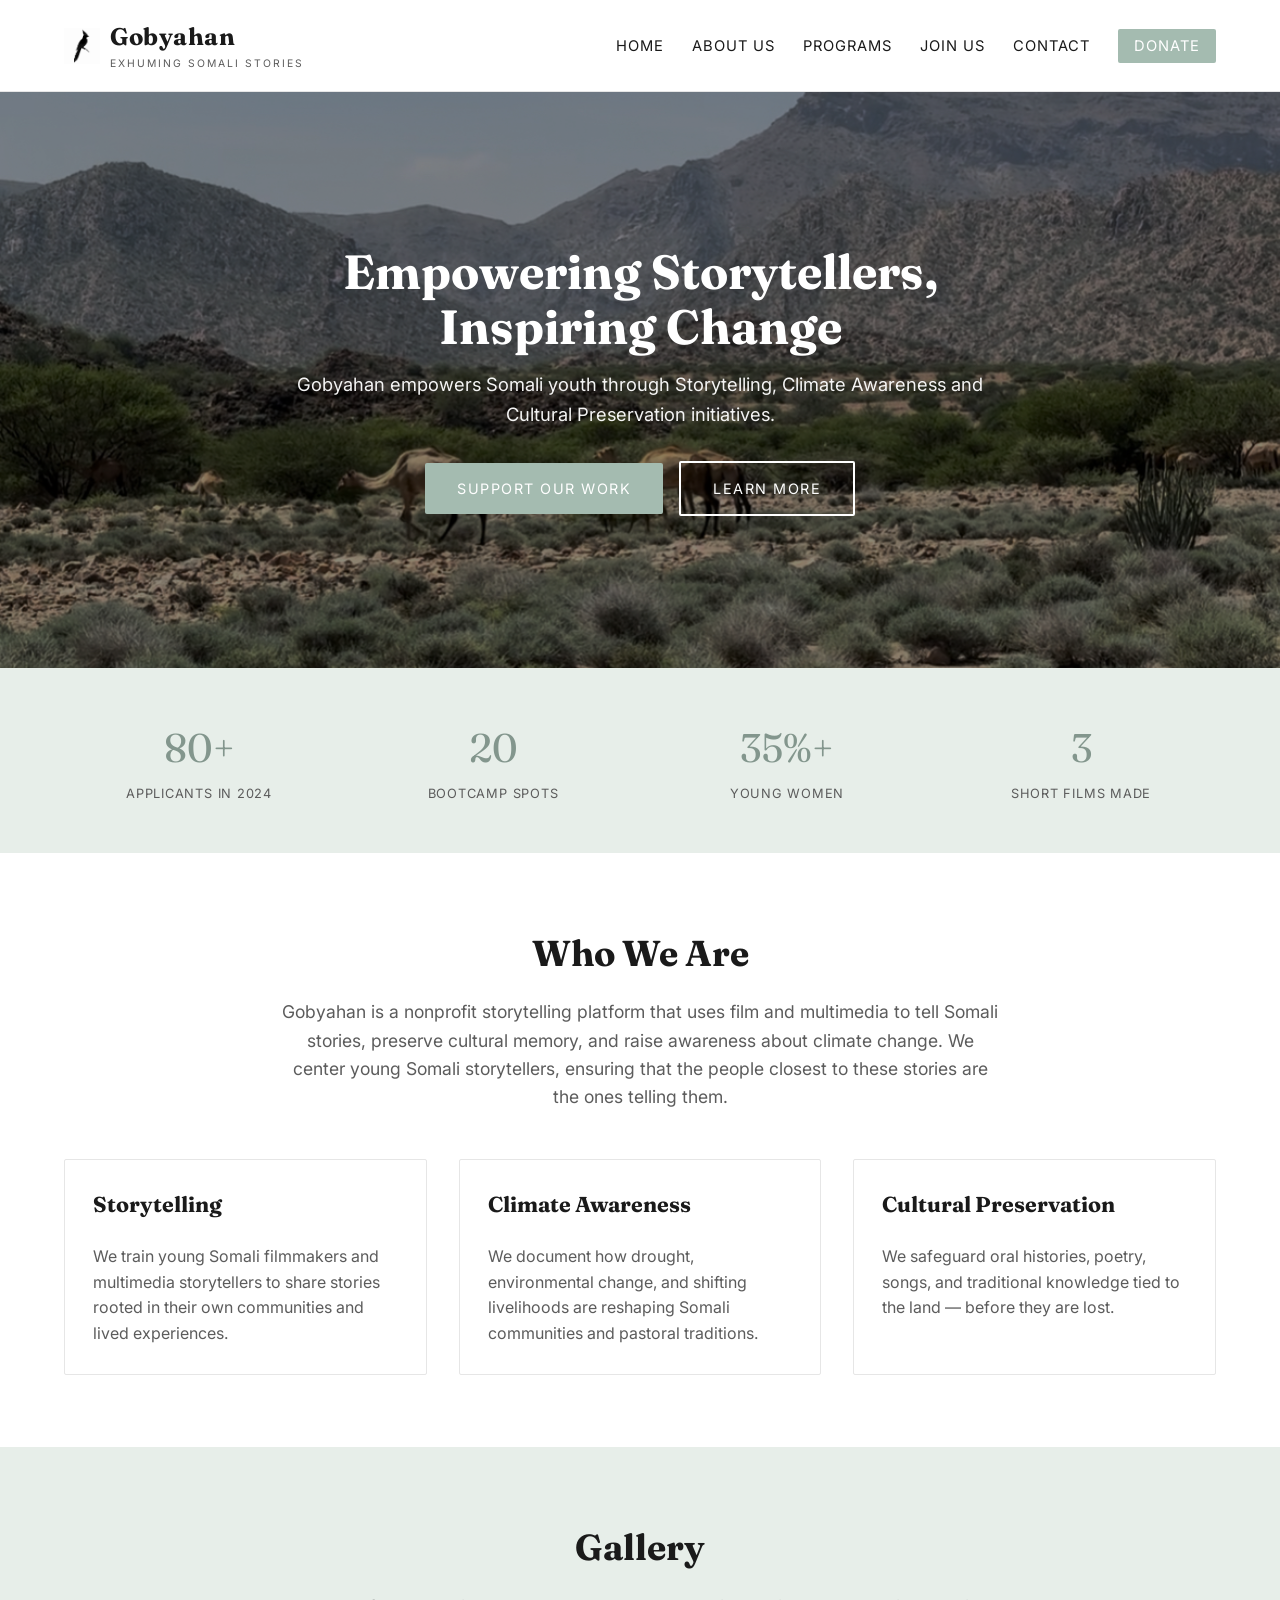
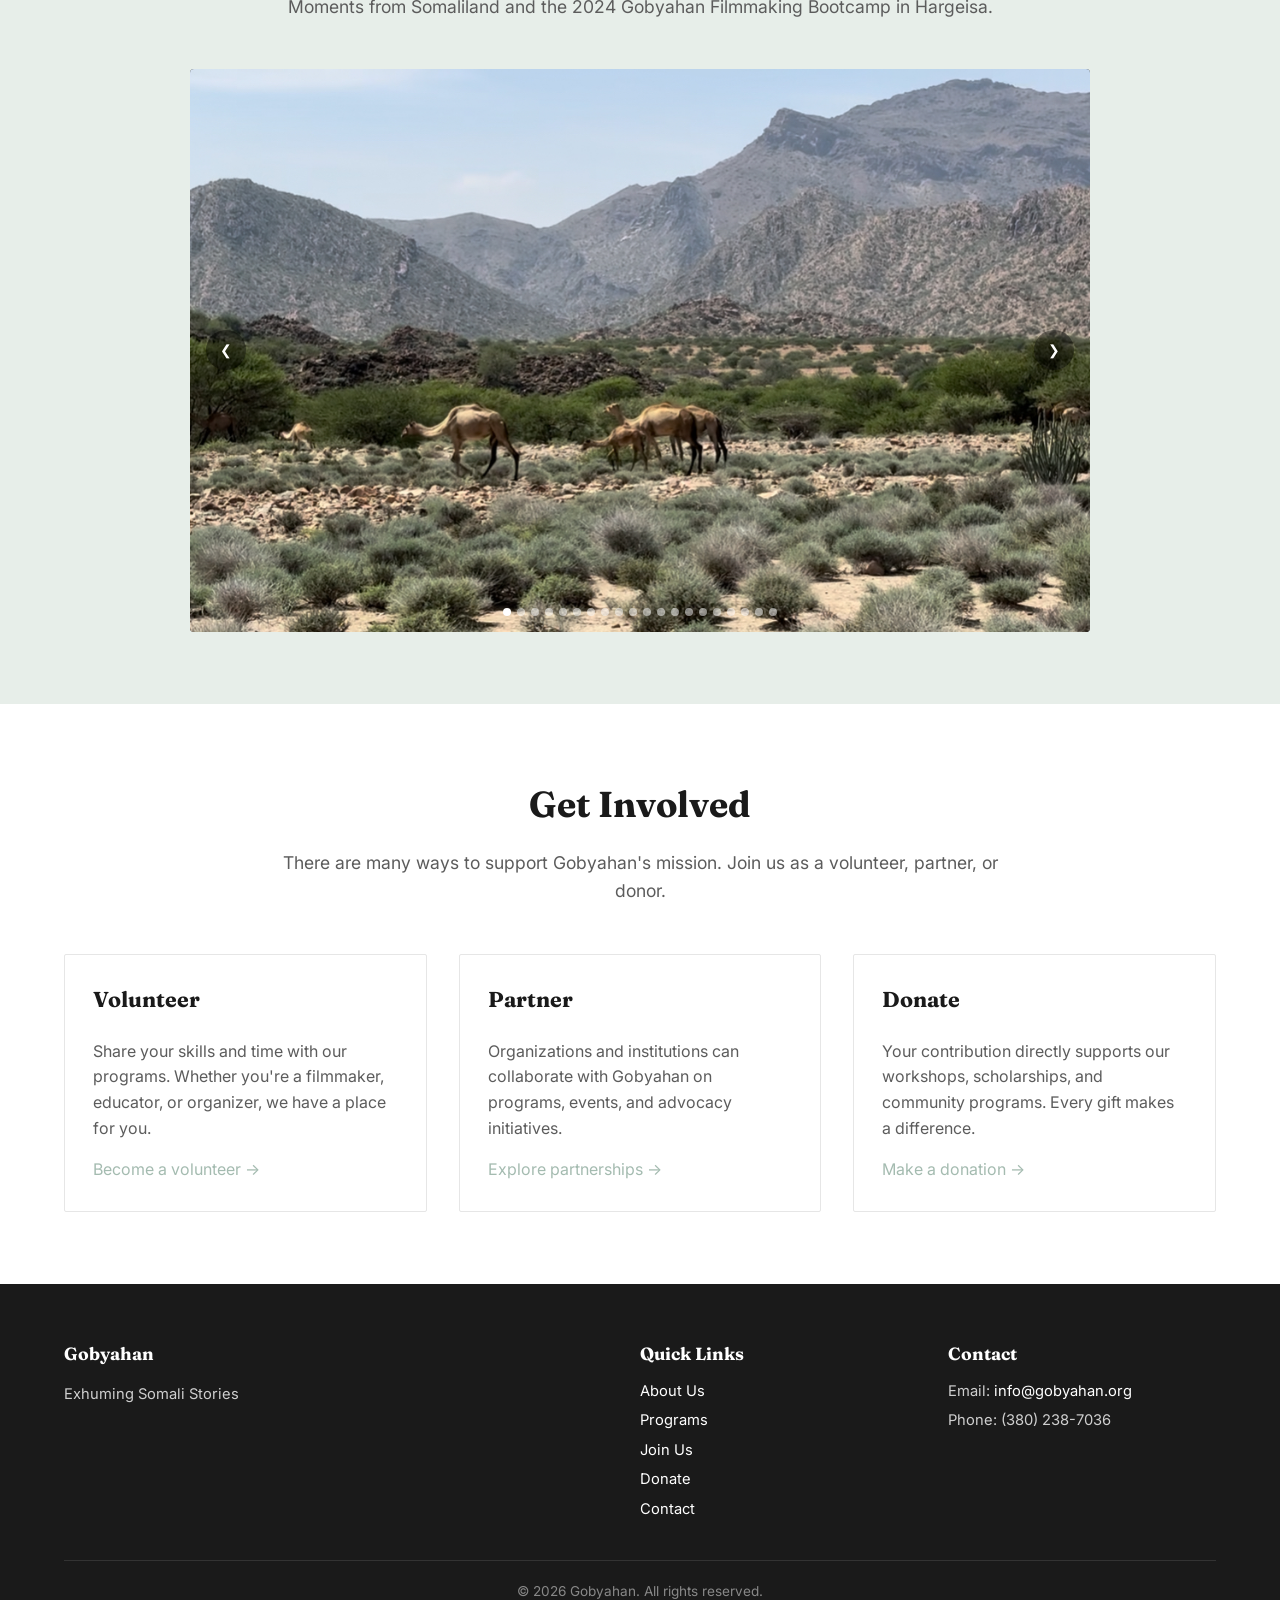
==== commit be8a290b: "Update contact info: real phone number, remove placeholder address, use org email for forms - Replac" ====
--- a/index.html
+++ b/index.html
@@ -163,8 +163,7 @@
           <h4>Contact</h4>
           <ul>
             <li>Email: <a href="mailto:info@gobyahan.org">info@gobyahan.org</a></li>
-            <li>Phone: (000) 000-0000</li>
-            <li>Address: City, Country</li>
+            <li>Phone: (380) 238-7036</li>
           </ul>
         </div>
       </div>
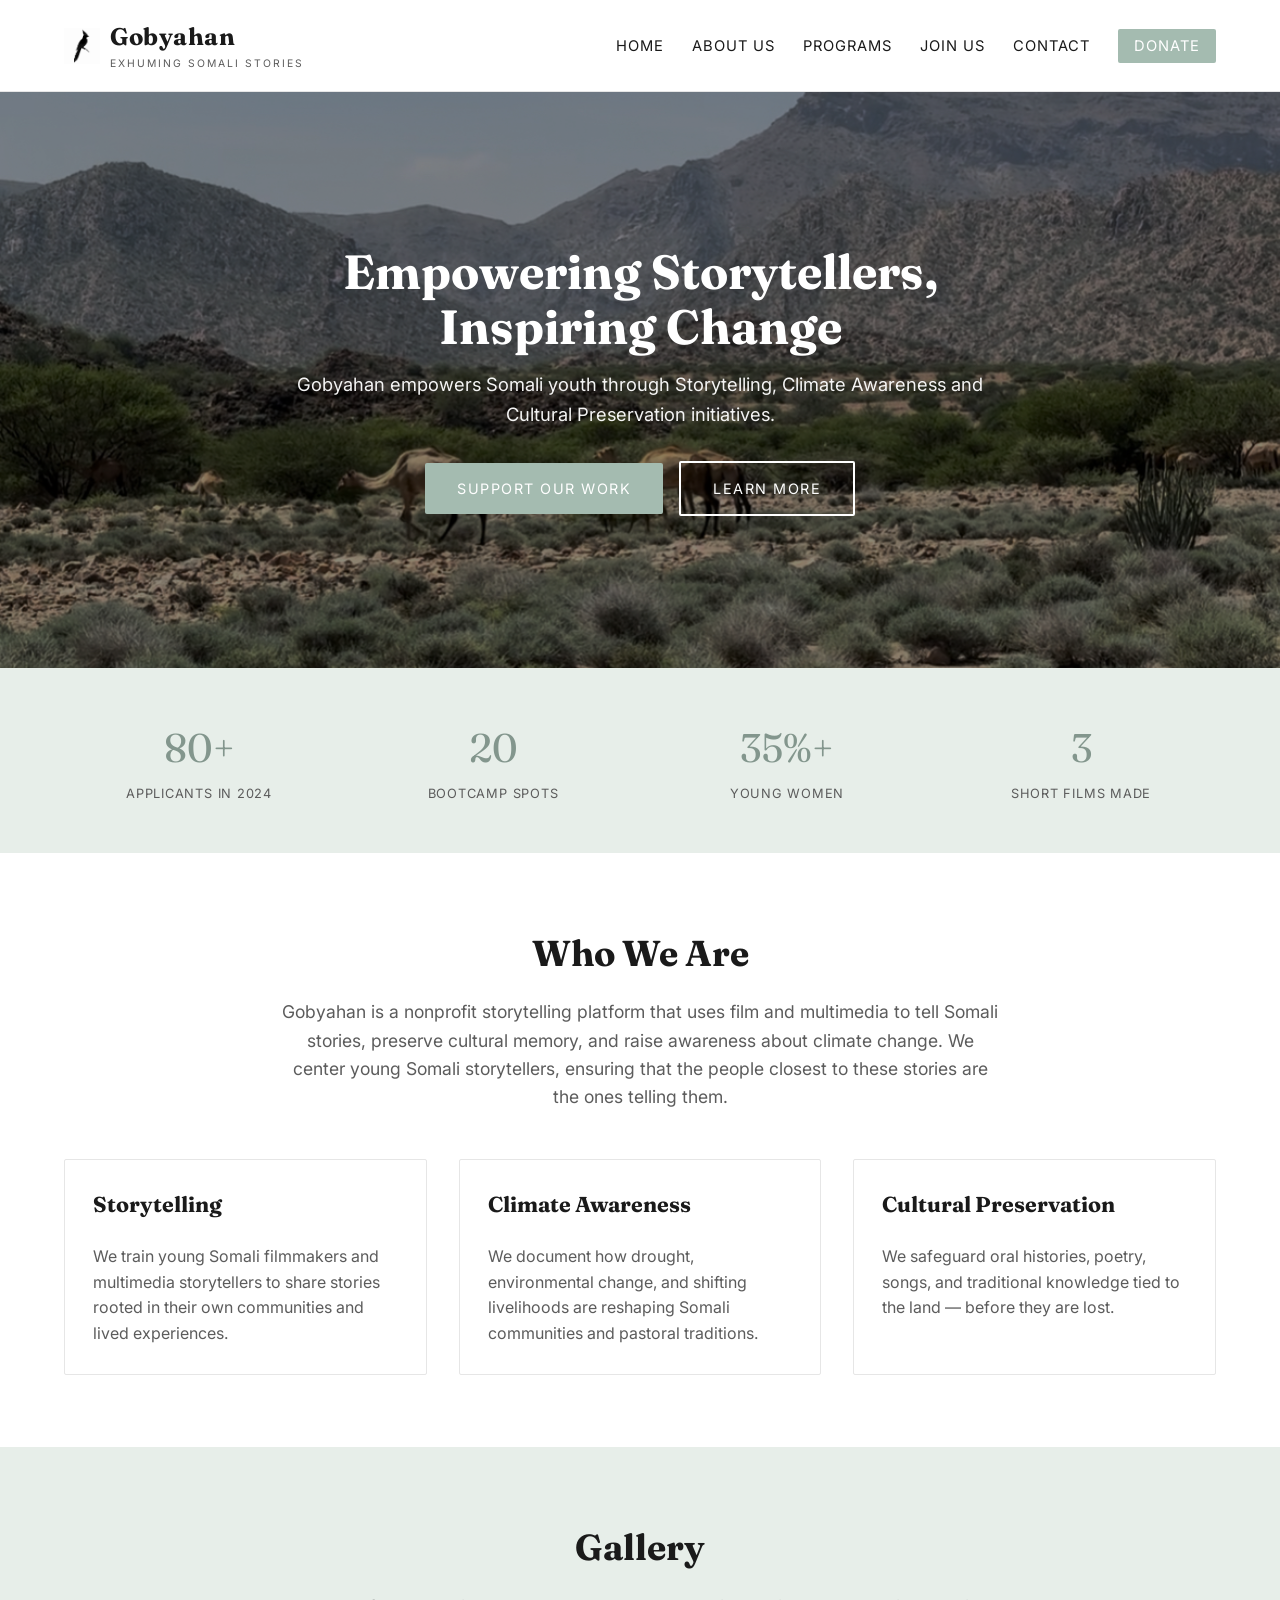
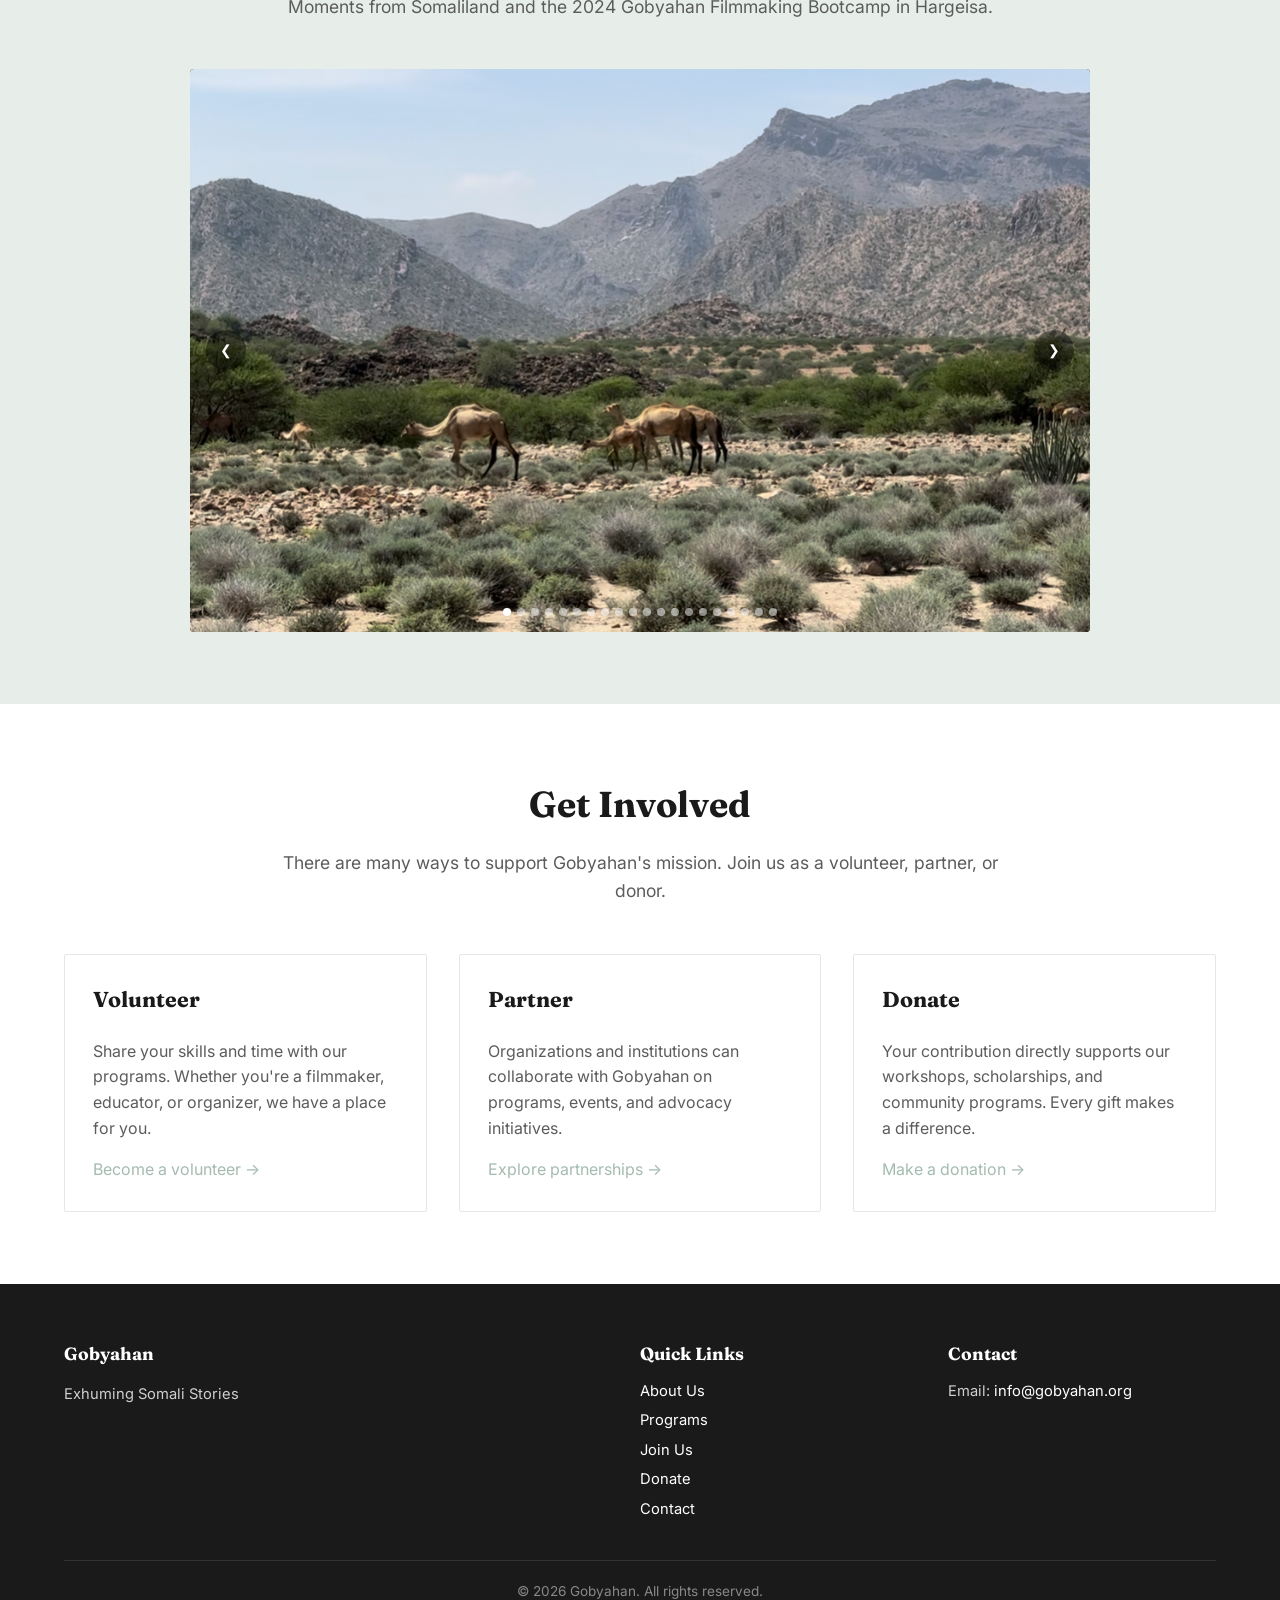
==== commit c4ed2bd1: "Drop "Executive Director" from Nimco's title and remove phone number site-wide - Simplify Nimco's ro" ====
--- a/index.html
+++ b/index.html
@@ -163,7 +163,6 @@
           <h4>Contact</h4>
           <ul>
             <li>Email: <a href="mailto:info@gobyahan.org">info@gobyahan.org</a></li>
-            <li>Phone: (380) 238-7036</li>
           </ul>
         </div>
       </div>
